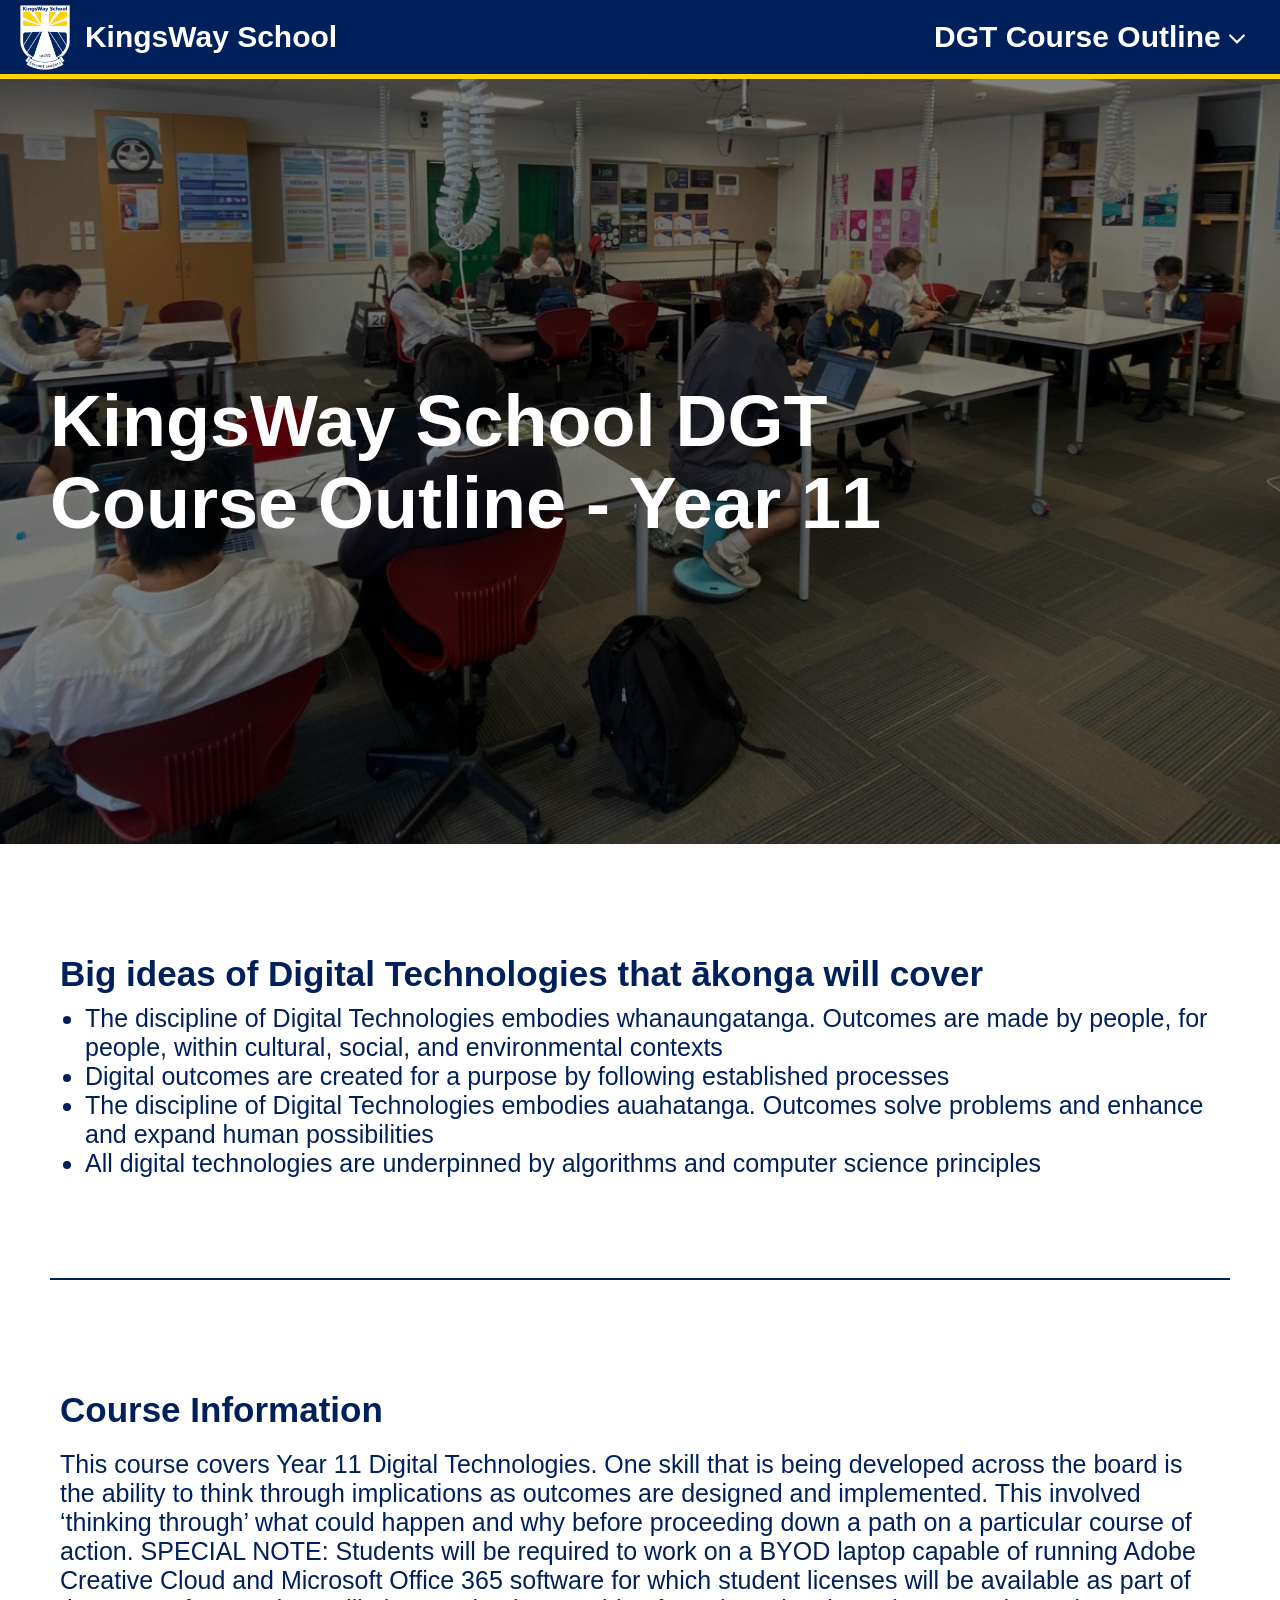
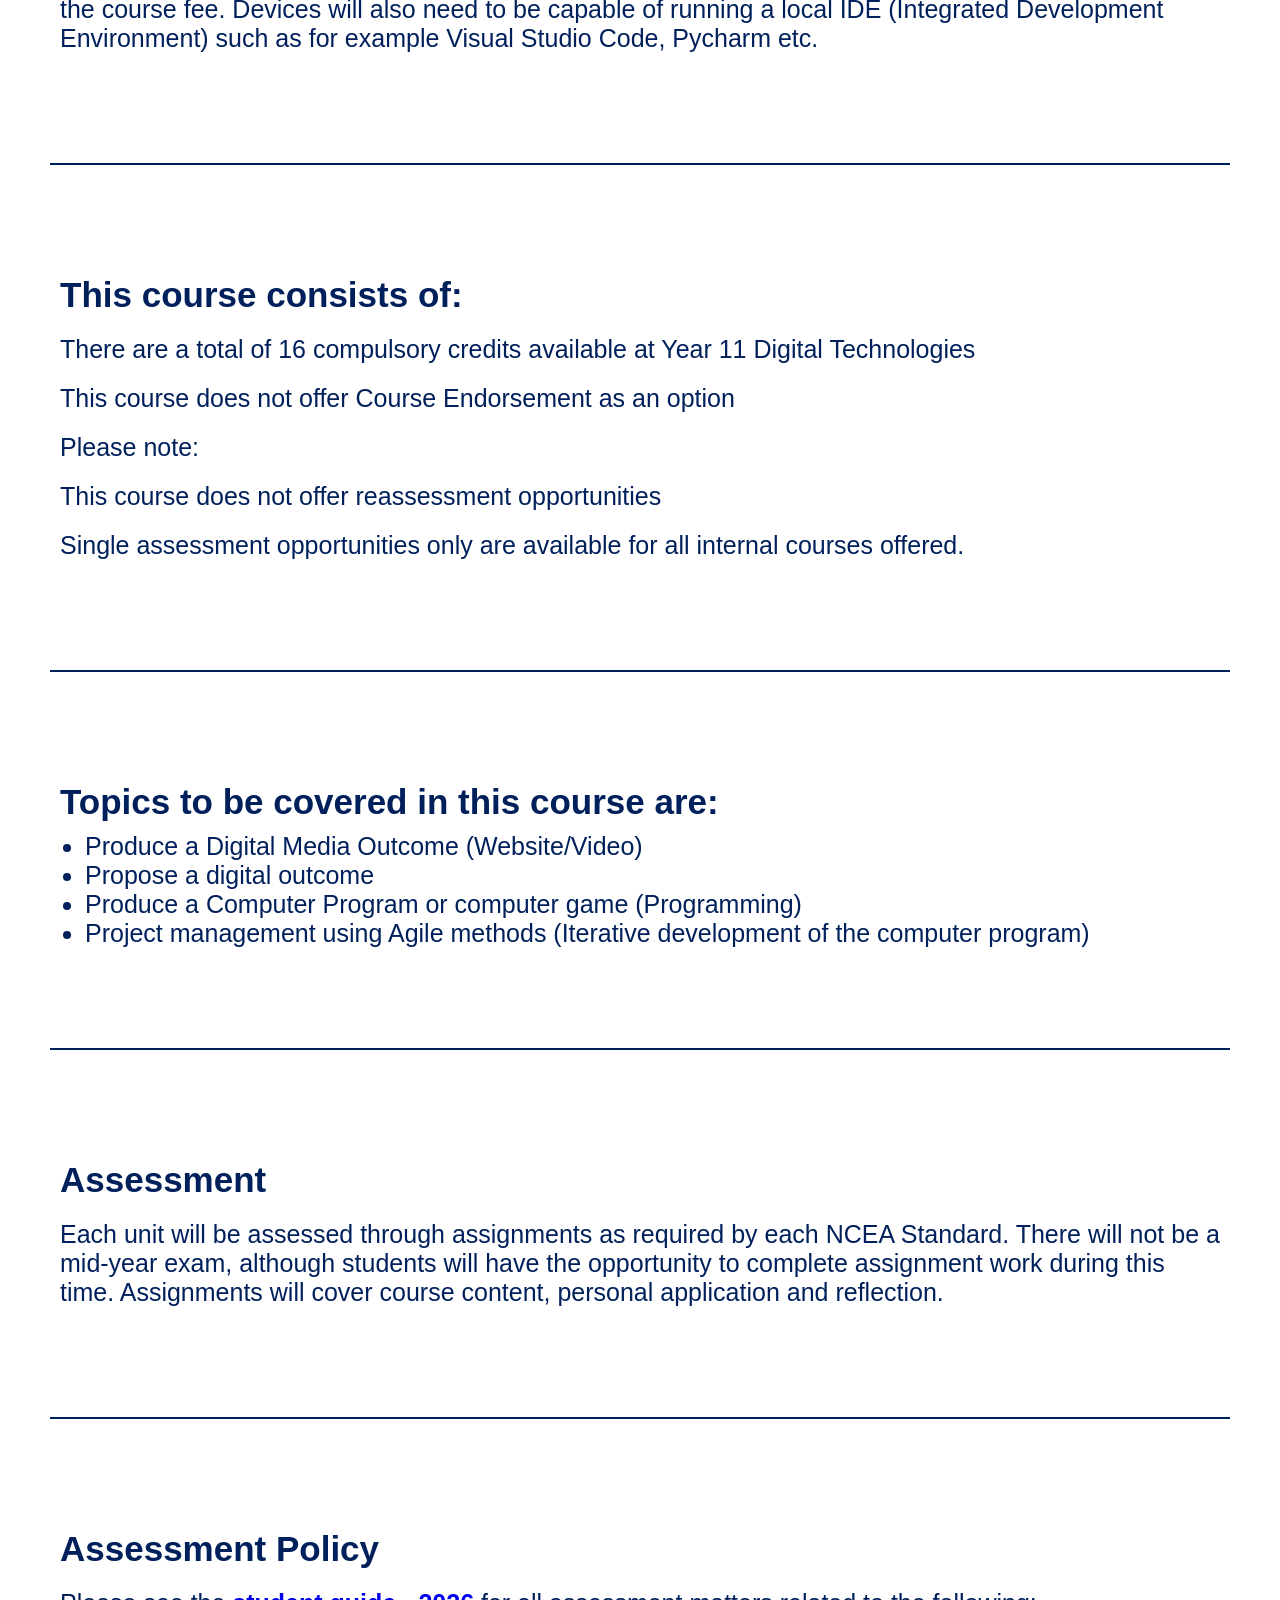
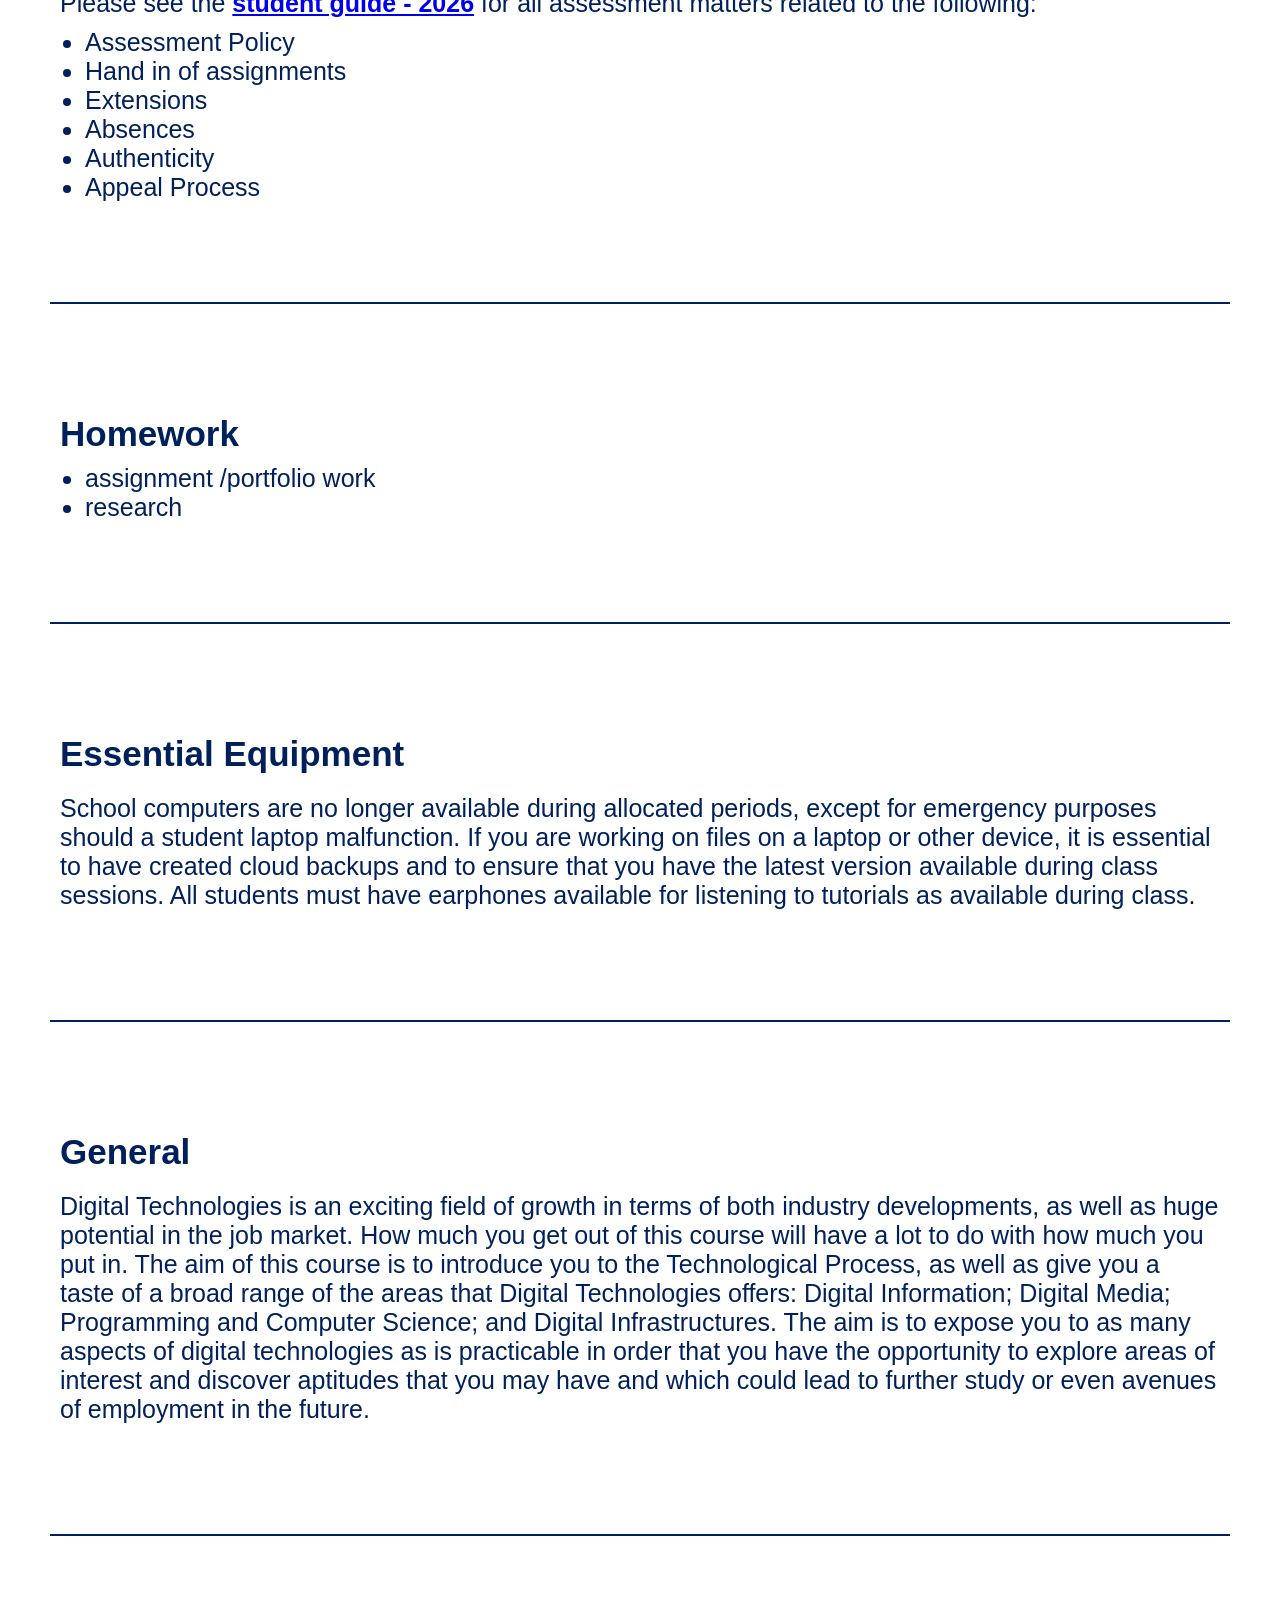
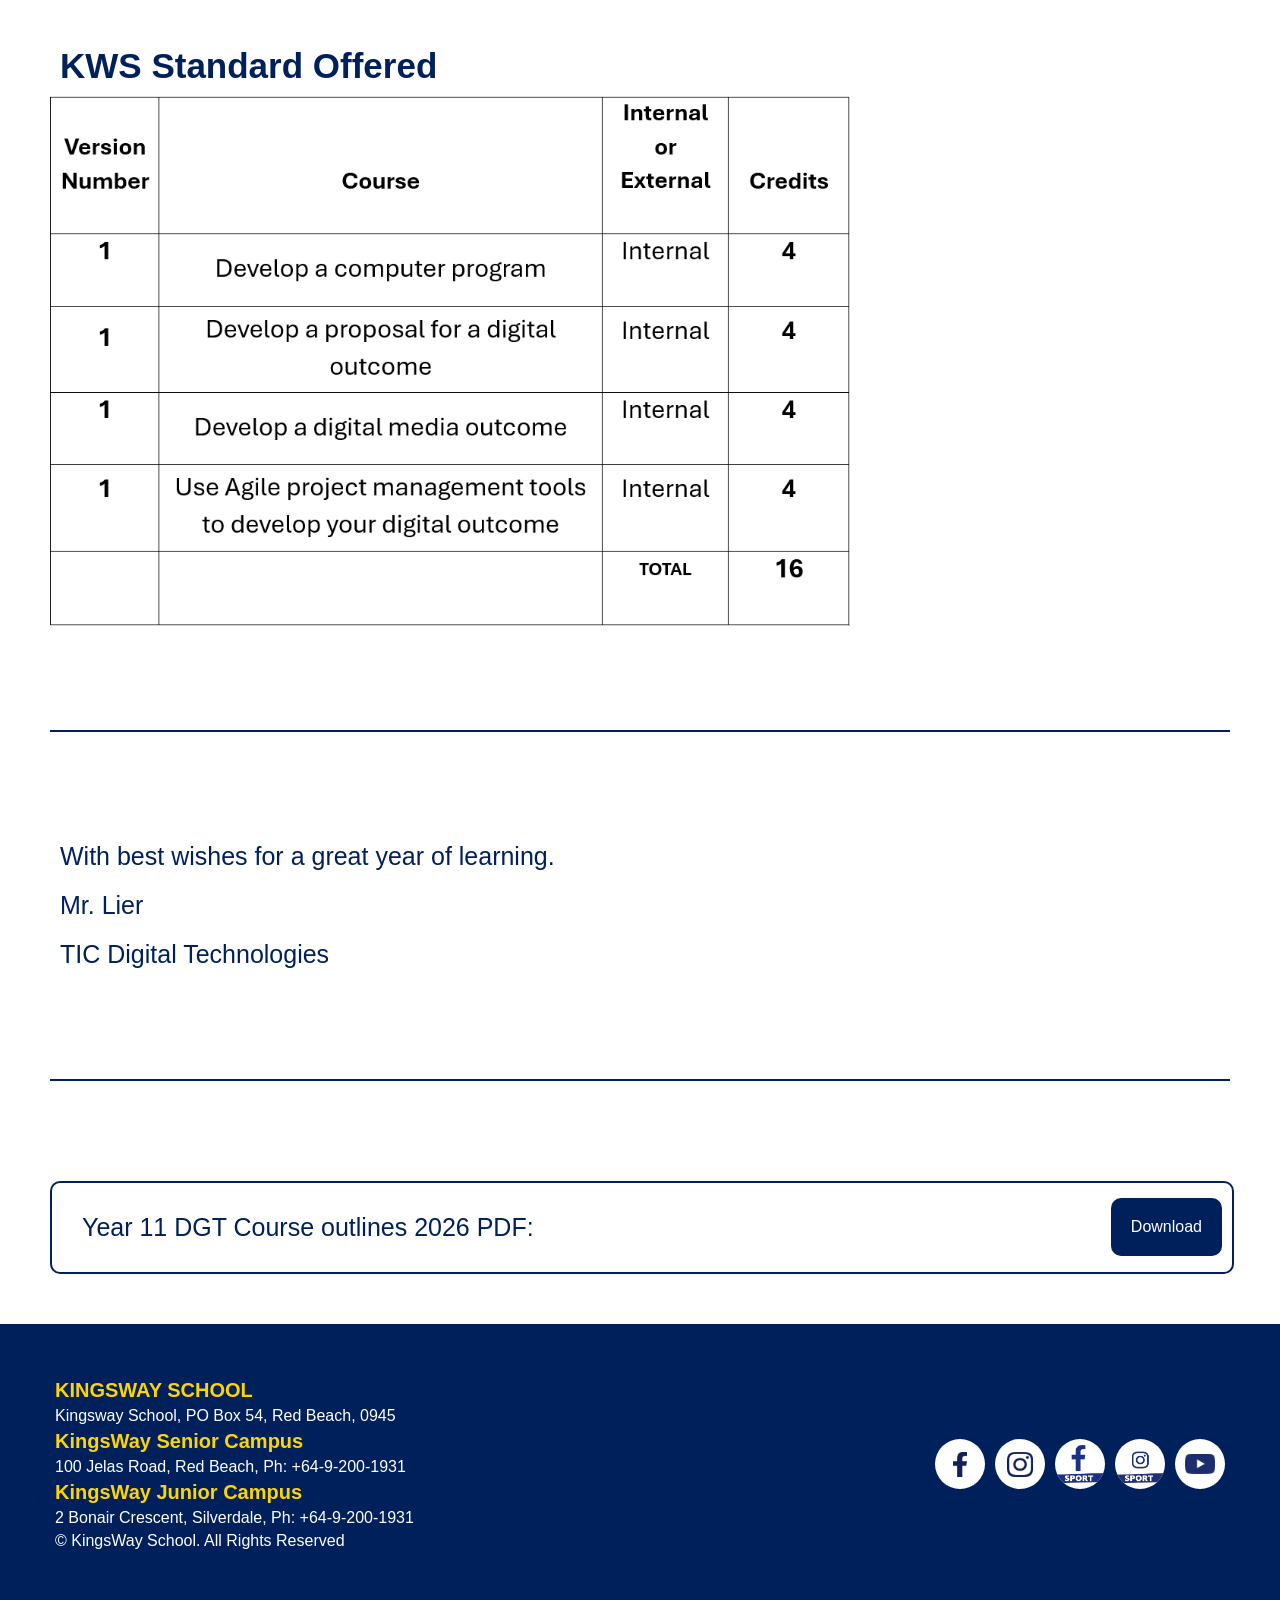
==== Term 1 2026 DGT Website/dgt_course_outline_y11.html @ 3f08ee22 "Added content" ====
<!DOCTYPE html>
<html lang="en">
    <head>
        <!-- Links style to this page and sets descriptions, keyword and viewport.  -->
        <!-- Title sets what the viewer sees as the tab name -->
        <title> DGT Course Outlines Year 11</title>
        <!-- Links this page to the style sheet -->
        <link href="styles/style.css" rel = "stylesheet">
        <!-- links the JavaScript -->
        <script src = "scripts/scripts.js" defer></script>

        <meta charset = "UTF-8">
        <meta name = "description" content = "This is a website that has the course outlines for L1, L2 and L3 DGT For students at KingsWay school">
        <meta name = "viewport" content = " width=device-width, initial-scale=1.0">
        <meta name = "keywords" content = "DGT, Course Outlines, KingsWay School">
            
    </head>  


    <body>
        <!-- div that puts a background around the title and the navbar -->
        <div class = "new_title_background">
            
            <!-- Nav Bar where all the links to other pages are -->
            <nav> 
                <!-- Container that holds the whole navbar -->
                <div class = "nav_bar">
                    <!-- Right ~50% of nav bar that holds the logo and "KingsWay School" Text. -->
                    <div class = "nav_logo_div">
                        <a class = "logo_link_img_a" href = "index.html"><img alt = "KingsWay School Logo" src="images/kingsway-school-logo.png" class = "logo_link_img"></a>
                        <a class = "nav_bar_text" href = "index.html">KingsWay School</a>
                    </div>
                    <!-- Left ~50% of navbar that holds the dropdown menu -->
                    <div class = "nav_link_div">
                        <!-- dropdown menu-->
                        <div class="dropdown" data-dropdown>
                            <!-- dropdown menu button (when clicked the dropdown menu will open)-->
                            <button class = "nav_bar_text" id = "dropdown_toggle_button" data-dropdown-button>DGT Course Outline <img alt = "Drop down arrow" src="images/drop_down_arrow.svg" class = "drop_down_arrow"></button>
                            <!-- dropdown menu content -->
                            <div class="dropdown_menu">
                                <a href = "dgt_course_outline_y11.html" class = "nav_bar_text drop_down_text">DGT Y11</a>
                                <a href = "dgt_course_outline_y12.html" class = "nav_bar_text drop_down_text">DGT L2</a>
                                <a href = "dgt_course_outline_y13.html" class = "nav_bar_text drop_down_text">DGT L3</a>
                            </div>
                        </div>
                    </div>
                </div>    
            </nav>       

            <!-- title and its background -->
            <div class = "title">
                <div class = "behind_text">
                    <div class = "text_width_restrainer">
                        <h1>KingsWay School DGT Course Outline - Year 11</h1>
                    </div>
                </div>
            </div>

        </div>


        <div class = "page_info_div">  
            
            <div>
                <h2>Big ideas of Digital Technologies that ākonga will cover</h2>
                <ul>

                    <li>The discipline of Digital Technologies embodies whanaungatanga. Outcomes are made by people, for people, within cultural, social, and environmental contexts </li>
                    <li>Digital outcomes are created for a purpose by following established processes </li>
                    <li>The discipline of Digital Technologies embodies auahatanga. Outcomes solve problems and enhance and expand human possibilities</li>
                    <li>All digital technologies are underpinned by algorithms and computer science principles</li>

                </ul>
            </div>


            <div>
                <h2>Course Information</h2>
                <p>This course covers Year 11 Digital Technologies. One skill that is being developed across the board is the ability to think through implications as outcomes are designed and implemented. This involved ‘thinking through’ what could happen and why before proceeding down a path on a particular course of action.  
                    SPECIAL NOTE:  Students will be required to work on a BYOD laptop capable of running Adobe Creative Cloud and Microsoft Office 365 software for which student licenses will be available as part of the course fee. Devices will also need to be capable of running a local IDE (Integrated Development Environment) such as for example Visual Studio Code, Pycharm etc.
                </p>
            </div>


            <div>
                <h2>This course consists of: </h2>
                <p>There are a total of 16 compulsory credits available at Year 11 Digital Technologies</p>
                <p>This course does not offer Course Endorsement as an option</p>
                <p>Please note:</p>
                <p>This course does not offer reassessment opportunities</p>
                <p>Single assessment opportunities only are available for all internal courses offered.</p>
            </div>


            <div>
                <h2>Topics to be covered in this course are:</h2>
                <ul>
                    <li>Produce a Digital Media Outcome (Website/Video)</li>
                    <li>Propose a digital outcome</li>
                    <li>Produce a Computer Program or computer game (Programming)</li>
                    <li>Project management using Agile methods (Iterative development of the computer program)</li>
                </ul>
            </div>

            <div>
                <h2>Assessment</h2>
                <p>Each unit will be assessed through assignments as required by each NCEA Standard. There will not be a mid-year exam, although students will have the opportunity to complete assignment work during this time. Assignments will cover course content, personal application and reflection.</p>
            </div>


            <div>
                <h2>Assessment Policy</h2>
                <p>Please see the <a href = "https://kingsway.school.nz/wp-content/uploads/2026/02/NCEA-Assessment-procedures-Student-Handbook-2026.pdf" target = "_blank"><span class = "bold">student guide - 2026</span></a> for all assessment matters related to the following:</p>
                
                <ul>
                    <li>Assessment Policy</li>
                    <li>Hand in of assignments</li>
                    <li>Extensions</li>
                    <li>Absences</li>
                    <li>Authenticity </li>
                    <li>Appeal Process</li>
                </ul>
            </div>



            <div>
                <h2>Homework</h2>
                <ul>
                    <li>assignment /portfolio work</li>
                    <li>research</li>
                </ul>
            </div>


            <div>
                <h2>Essential Equipment</h2>
                <p>School computers are no longer available during allocated periods, except for emergency purposes should a student laptop malfunction. If you are working on files on a laptop or other device, it is essential to have created cloud backups and to ensure that you have the latest version available during class sessions. All students must have earphones available for listening to tutorials as available during class. </p>
            </div>




            <div>
                <h2>General</h2>
                <p>Digital Technologies is an exciting field of growth in terms of both industry developments, as well as huge potential in the job market.  How much you get out of this course will have a lot to do with how much you put in.  The aim of this course is to introduce you to the Technological Process, as well as give you a taste of a broad range of the areas that Digital Technologies offers: Digital Information; Digital Media; Programming and Computer Science; and Digital Infrastructures. The aim is to expose you to as many aspects of digital technologies as is practicable in order that you have the opportunity to explore areas of interest and discover aptitudes that you may have and which could lead to further study or even avenues of employment in the future.</p>
            </div>


            <div>
                <h2>KWS Standard Offered</h2>
                <img class = "standards_offered" src="images/year_11_standards_offered.png" alt="Table of info about KWS standard offered for year 11 students">

            </div>
                
            
            

            <div>
                <!-- might need image of signature -->
                <P>With best wishes for a great year of learning.</P>
                <P>Mr. Lier</P>
                <p>TIC Digital Technologies</p>
            </div>  


        </div>
        

        <div class = "download_div_margin">
            <div class = "download_div">
                <p class = "download_text">Year 11 DGT Course outlines 2026 PDF:</p>
                <a class = "download_link" href="documents/year-11-dgt-course-outline-2026.pdf" download>Download</a>
            </div>
        </div>





        



        <footer>
            <!-- gives info about KingsWay school -->
            <div class = "footer_div">
                <div class = "footer_info_div"> 
                    <h3 class = "footer_text">KINGSWAY SCHOOL</h3>
                    <p class = "footer_text">Kingsway School, PO Box 54, Red Beach, 0945</p>
                    <h3 class = "footer_text">KingsWay Senior Campus</h3>
                    <p class = "footer_text">100 Jelas Road, Red Beach, Ph: +64-9-200-1931</p>
                    <h3 class = "footer_text">KingsWay Junior Campus</h3>
                    <p class = "footer_text">2 Bonair Crescent, Silverdale, Ph: +64-9-200-1931</p>
                    <p class = "footer_text">© KingsWay School. All Rights Reserved</p>
                </div>


                <!-- links all of KingsWays other sites -->
                <div class = "footer_link_div">
                    <a href="https://www.facebook.com/kingsway.school.nz" target = "_blank" class = "footer_link">
                        <div class = "footer_link_content">
                            <img alt = "facebook logo" src = "images/facebook_f_no_background.png" class = "footer_link_img">
                        </div>
                    </a>
                    <a href="https://www.instagram.com/kingsway_school_nz/" target = "_blank" class = "footer_link">
                        <div class = "footer_link_content">
                            <img alt = "instagram Logo" src = "images/instagram_logo_no_background.png" class= "footer_link_img">
                        </div>
                    </a>
                    <a href="https://www.facebook.com/KingswaySchoolSport" target = "_blank" class = "footer_link">
                        <div class = "footer_link_content">
                            <img alt = "Facebook sports Logo" src = "images/facebook_sport_logo_no_background.png" class = "footer_link_img_large">
                        </div>
                    </a>
                    <a href="http://instagram.com/kingsway.sport/" target = "_blank" class = "footer_link">
                        <div class = "footer_link_content">
                            <img alt = "Instagram sports logo" src = "images/instagram_sport_logo.png" class = "footer_link_img_large">
                        </div>
                    </a>
                    <a href="https://www.youtube.com/channel/UCqCFdAfrhP3bWX5LSuPSF2A/featured?view_as=subscriber" target = "_blank" class = "footer_link">
                        <div class = "footer_link_content">
                            <img alt = "Youtube Logo" src = "images/youtube_logo.png" class = "footer_link_img_small">
                        </div>
                    </a>
                </div>
            </div>
        </footer>




    </body>
</html>
---- Term 1 2026 DGT Website/styles/style.css ----
/* ================= */
  /* Sets global default */
  /* ================= */
*{
  padding:0px;
  margin:0px;
}

html, body { 
  overflow-x: hidden; 
}

/* ======= */
/* Nav bar */
/* ======= */

/* Styles nav buttons */
button{
background-color:#00205C ;
border:none;
margin-right:20px;
}




/* Puts nav bar on top of everything else */
nav {
  position: relative;
  z-index: 10; 
  
}


/* Styles main div of the nav bar*/
/* makes the dropdown go to the right and the logo to the left */
.nav_bar{
  background-color: hsl(219, 100%, 18%);
  border-bottom:5px solid #FFD403;
  width:100%;
  display:flex;
  justify-content: space-between;
  flex-wrap: wrap;
}



/* verticaly center left side of nav bar*/
.nav_logo_div{
  display:flex;
  align-items: center;
}



/* verticaly center right side of nav bar*/
.nav_link_div{
  display: flex;
  align-items:center;
}


/* Styles text in nav bar */
.nav_bar_text{
  font-family:sans-serif;
  font-weight: 700;
  font-size:30px;
  color:white;
  text-decoration:none;
  cursor: pointer;
  padding: 15px;
  border-radius: 5px;
}

.nav_bar_text:hover{
  background-color: #1a366d;
}



/* Styles additional attributes dropdown text */
.drop_down_text{
  padding-right: 210px;
  display: block;
}


/* when dropdown text is hovered over it changes color */
.drop_down_text:hover{
  background-color: #1a366d;
  border-radius: 10px;
}

/* Styles the image in the nav bar*/
/* make cursor a pointer */
.logo_link_img_a{
  margin-left: 20px;
  cursor: pointer;
}


/* styles height of navbar image in navbar */
.logo_link_img{
  height: 65px;
  margin-top: 5px;
}

/* Sets the dropdown's position to relative*/
.dropdown{
  position: relative;
}

/* styles the dropdown menu  */
/* however makes it invisible.  */
/* styles how it will appear when unhidden*/  
.dropdown_menu{
  position:absolute;
  background-color: #00205C;
  opacity: 0;
  pointer-events:none;
  transform: translateY(-210px);
  transition: transform 150ms ease-in-out, opacity 150ms ease-in-out;
  margin-top:5px;
  z-index: -1;
  border-bottom-left-radius: 10px;
  border-bottom-right-radius: 10px; 
}

/* when dropdown gets the active class it will appear and slide in */
.dropdown.active .dropdown_menu{
  opacity: 1;
  transform: translateY(0px);
  pointer-events:auto;
  box-shadow: 5px 5px 10px -3px rgba(0, 0, 0, 1);
  
}




/* ========================== */
/* Title and Title background */
/* ========================== */




/* sets the background image and behaviors so that parallax scrolling will work */
.new_title_background{
  background: 
      url("../images/whole_dgt_class.jpg");

  background-size:cover;
  background-repeat: no-repeat;
  background-position: center 0px;
  background-attachment: fixed;
  will-change: background-position;
}

/* makes the title take up the whole vertical height of the screen no matter the size of it */
.title{
  height: 85vh;
  width:100%;
  display:flex;
  justify-content: start;
  align-items: center;
}


/* sets the size color and font of h1s */
h1 {
  font-size: 4.5em;
  color:white;  
  font-family:sans-serif;
  
}

/* sets a 50% transparent black layer behind text so that it is readable */
.behind_text{
  background: 
    linear-gradient(rgba(0, 0, 0, 0.5), rgba(0, 0, 0, 0.5));
  width: 100%;  
  height: 100%;
  display:flex;
  justify-content: start;
  align-items: center;
}


/* makes it so that the text in the title does not get larger than 850px */
.text_width_restrainer{
  max-width:900px;
  margin:0px 50px;
  
}


/* =========================== */
/* Introduction to the website */
/* =========================== */


/* sets the size and colour of the introduction */
.introduction{
  display:flex;
  background-color: #D3D3D3;
  justify-content: space-between;
  min-height: 450px;
}

/* centers the "welcome" and makes it only take 30% of the screen */
.welcome_div{
  display: flex;
  justify-content: center;
  align-items: center;
}
 


/* centers the explanation and sets width to 70%*/
.explanation_div{
  display: flex;
  justify-content: center;
  align-items: center;
}



/* sets how the paragraph text looks in the home page */
.main_page_body_text{
  font-size: 30px;
  color:#00205C;
  font-family:sans-serif;
  margin:0px 50px;
}


/* sets h2 text colour size and font. */
.welcome_text{
  font-size: 4em;
  color:white;
  font-family:sans-serif;
  color:#00205C;
  margin: 50px;
}



/* =============== */
/* Main page links */
/* =============== */


/* spaces the buttons properly */
.body_link_div{
  display: flex;
  justify-content: space-evenly;
  align-items: center;
  flex-wrap: wrap;
  row-gap: 50px;
  padding-top:200px;
  padding-bottom:200px;


}



/* sets the size of body_links */
/* makes the transition ease instead of instant */
.body_link_img_div{ 
  height: 500px;
  border-radius: 30px;
  transition: transform 0.3s ease, box-shadow 0.3s ease;
}
/* makes the images larger when you hover */
.body_link_img_div:hover{ 
  transform: scale(1.05);
  box-shadow: 0 15px 30px rgba(0,0,0,0.15)
}

/* goes behind the text so that you can read it easily */
/* formats the text so that it in columns */

.body_link_color_div{
  background: 
    linear-gradient(rgba(0, 0, 0, 0.5), rgba(0, 0, 0, 0.5));
  width:100%;
  height:100%;
  border-radius: 30px;
  display: flex;
  flex-direction: column;
  justify-content: center;
  align-items: center;
  gap: 7px;
}

/* sets background image for different buttons */
/* makes them cover which makes them fill the whole box with as much of the image visible as possible */
#year_11_body_link{
  background: 
    url("../images/students_helping_each_other.jpg");
  background-size:cover;
  background-position: center;
  width: 450px;
}

#year_12_body_link{
  background: 
    url("../images/teacher_helping_student.jpg");
  background-size:cover;
  background-position: center;
  width: 450px;

}

#year_13_body_link{
  background: 
    url("../images/student_in_blazer_working.jpg");
  background-size:cover;
  background-position: center;
  width: 450px;
}


/* sets the outline for the main links */
.body_link{
  border-radius: 30px;
  text-decoration: none;
  margin: 10px;
}


/* sets the texts in body link */
.body_link_text_large{
  font-size: 50px;
  color:white;
  font-family: sans-serif;
  padding: 0px 30px; 
  text-align: center;
}

.body_link_text_small{
  font-size: 30px;
  color:white;
  font-family: sans-serif;
  padding: 0px 30px; 
  text-align: center;
}

.body_link_text_tiny{
  margin-top: 30px;
  color:white;
  font-family: sans-serif;
  font-size: 15px;
  text-align: center;
}


/* ====== */
/* Footer */
/* ====== */



/* sets so that the footer displays the info on the left and the links on the right */
/* makes  */
.footer_div{
  display:flex;
  justify-content: space-between;
  align-items: center;
  flex-wrap: wrap;
  background-color:#00205C;
}


/* make there be room inbetween the top and bottom of the footer and the left side of the page */
.footer_info_div{
  margin-left: 50px;
  padding-top:50px;
  padding-bottom:50px;
  
}


/* centers and puts space between the links in the footer*/
.footer_link_div{
  display: flex;
  flex-wrap: wrap;
  align-items: center;
  justify-content: end;
  padding:50px;
}



/* styles the heading text in the footer */
h3.footer_text{
  color:#FFD403;
  font-size:20px;
  margin:5px;
   font-family:sans-serif ;
}

/* styles the p text in the footer */
p.footer_text{
  color:white;
  font-size:16px;
  font-family: sans-serif ;
  margin:5px;
}


/* styles how the links in the footer look.*/
.footer_link{
  display: inline-flex;
  justify-content: center;
  align-items: center;
  width: 50px; 
  height: 50px;
  margin: 5px;
  border-radius: 50%; /* make anchor itself circular */
  overflow: hidden;      /* clip clickable area to circle */
  background-color: white; /* white background moved here */
}
.footer_link_content{
  /* removed fixed size and margin to let parent anchor control dimensions */
  display: flex;
  justify-content: center;
  align-items: center;
  width: 100%;
  height: 100%;
}

/* when you hover over the link in the footer they turn a different color */
.footer_link_content:hover{
  background-color: #FFD403;
}

/* sets the height of normal images in the footer links */
.footer_link_img{
  height:25px;
  overflow: hidden;
}

/* some images have a banner that says sports they needed to be given a different height to make the banner go onto the edge of the circle */
.footer_link_img_large{
  height:38px;
  overflow: hidden;
}

/* the YouTube logo looked weird when its height was 25px so I made it 20px instead */
.footer_link_img_small{
  height:20px;
  overflow: hidden;
}


/* ============================== */
/* Other pages course online info */
/* ============================== */

/* sets all info in course outline for 3 pages */
.page_info_div{
  color:#00205C;
  padding:0px 50px 50px 50px;
  font-family: sans-serif;
}

/* give the padding, margin and text height to make the elements in page_info_div readable and sectioned*/
.page_info_div div{
  padding:100px 0px;
  border-bottom: 2px solid #00205C;
}

.page_info_div h2{
  font-size: 35px;
  padding:10px;
}

.page_info_div h2{
  font-size: 35px;
  padding:10px;
}

.page_info_div p{
  font-size: 35px;
  padding:10px;
}

.page_info_div h2{
  font-size: 35px;
  padding:10px;
}


.page_info_div p{
  font-size: 25px;
}

.page_info_div li{
  font-size: 25px;

}

.page_info_div ul{
  padding-left:35px;
}



/* makes important parts bold */
.bold{
  font-weight: bold;
}
/* =============== */
/* download button */
/* =============== */


/* Restricts the download div so that it doesn't touch the side */
.download_div_margin{
  margin: 50px;
}

/* sets the area where the download div goes and sets where the elements inside it go*/
.download_div{
  width:100%;
  border: 2px solid #00205C;
  border-radius: 10px;
  display: flex;
  justify-content: space-between;
  align-items: center;
  font-family: sans-serif;
}

/* set the size of the text and makes it more readable by giving it padding */
.download_text{
  padding: 30px;
  font-size: 25px;
  color:#00205C;
}


/* styles the actual  button that you click to download the pdf */
.download_link{
  margin: 10px;
  padding:20px;
  text-decoration: none;
  background-color: #00205C;
  border-radius: 10px;
  color:white;
}

/* sets the width of the image that show a table of the different standards offered */
/* makes it so that it doesn't get too large */
.standards_offered{
  width:800px;
}







/* when the screen becomes less than 1024px in width this makes the introduction change from having "welcome" on the left and text on the right to having text on the top and text underneath */
@media all and (max-width:1200px){
  .introduction{
    display: block;
  }
  .welcome_div{
    justify-content: start;
  }

  .main_page_body_text{
    margin:0px 50px 50px 50px;
  }



}

@media all and (max-width:900px){
  /* this previously had a width of 800px */
  /* under 900px there will be no more room for it so I set it to 100% so that it can take up the maximum space that it can */
  .standards_offered{
    width: 100%
  }

  /* reduces the amount of padding around the body links */
 .body_link_div {
    padding-top: 50px;
    padding-bottom: 50px;
  }

}



@media (max-width: 520px) {
  /* centers everything is that button div* and puts the button under the text/

  /* resizing the text so that it isn't so large when the screen is small */
  .download_text{
    font-size: 20px;
    text-align: center;
    padding:15px;
      
  }

  /* makes the download div content go under each other instead of beside each other*/
  .download_div{
    flex-wrap: wrap;
    justify-self: center;
    align-items: center;
  }

  /* makes the download button take up the whole bottom of the div */
  .download_link{
    width:90%;
    text-align: center;
  }

  .main_page_body_text{
    font-size: 25px;
  }
 

}


@media (max-width: 480px) {

    /* sets the size of the image to 100% instead of 450px for larger screens */
    .body_link_img_div {
      width: 100%;
    }

  

    /* makes margin 10% instead of 50px on the left and 0 on the right */
    /* this is done so there is padding on both sides and so that the padding looks more natural*/
    .footer_info_div {
      margin: 0% 10% 0% 10%;
    }


    /* makes the picture the size of the text in the link instead of 450px */
    /* this is done so that the picture doesn't overflow off the screen */
    #year_11_body_link {
      width: 100%;
    }

    #year_12_body_link {
      width: 100%;
    }

    #year_13_body_link {
      width: 100%;
    }

    /* changes the size of the h1 text so that the text doesn't overflow too soon */
    h1 {
      font-size: 60px;
    }

    
}


@media (max-width: 400px){

  /* centers them so that both sides overflow at the same time. also makes them overflow later */
  .footer_div{
    justify-content: center;
  }

  .behind_text{
    justify-content: center;
  }


  /* makes the welcome stay on screen for as long as possible */
  .welcome_div{
    justify-content: center;
  }

  .footer_link_div{
    padding-right: 10px;
    padding-left: 10px;
  }

}
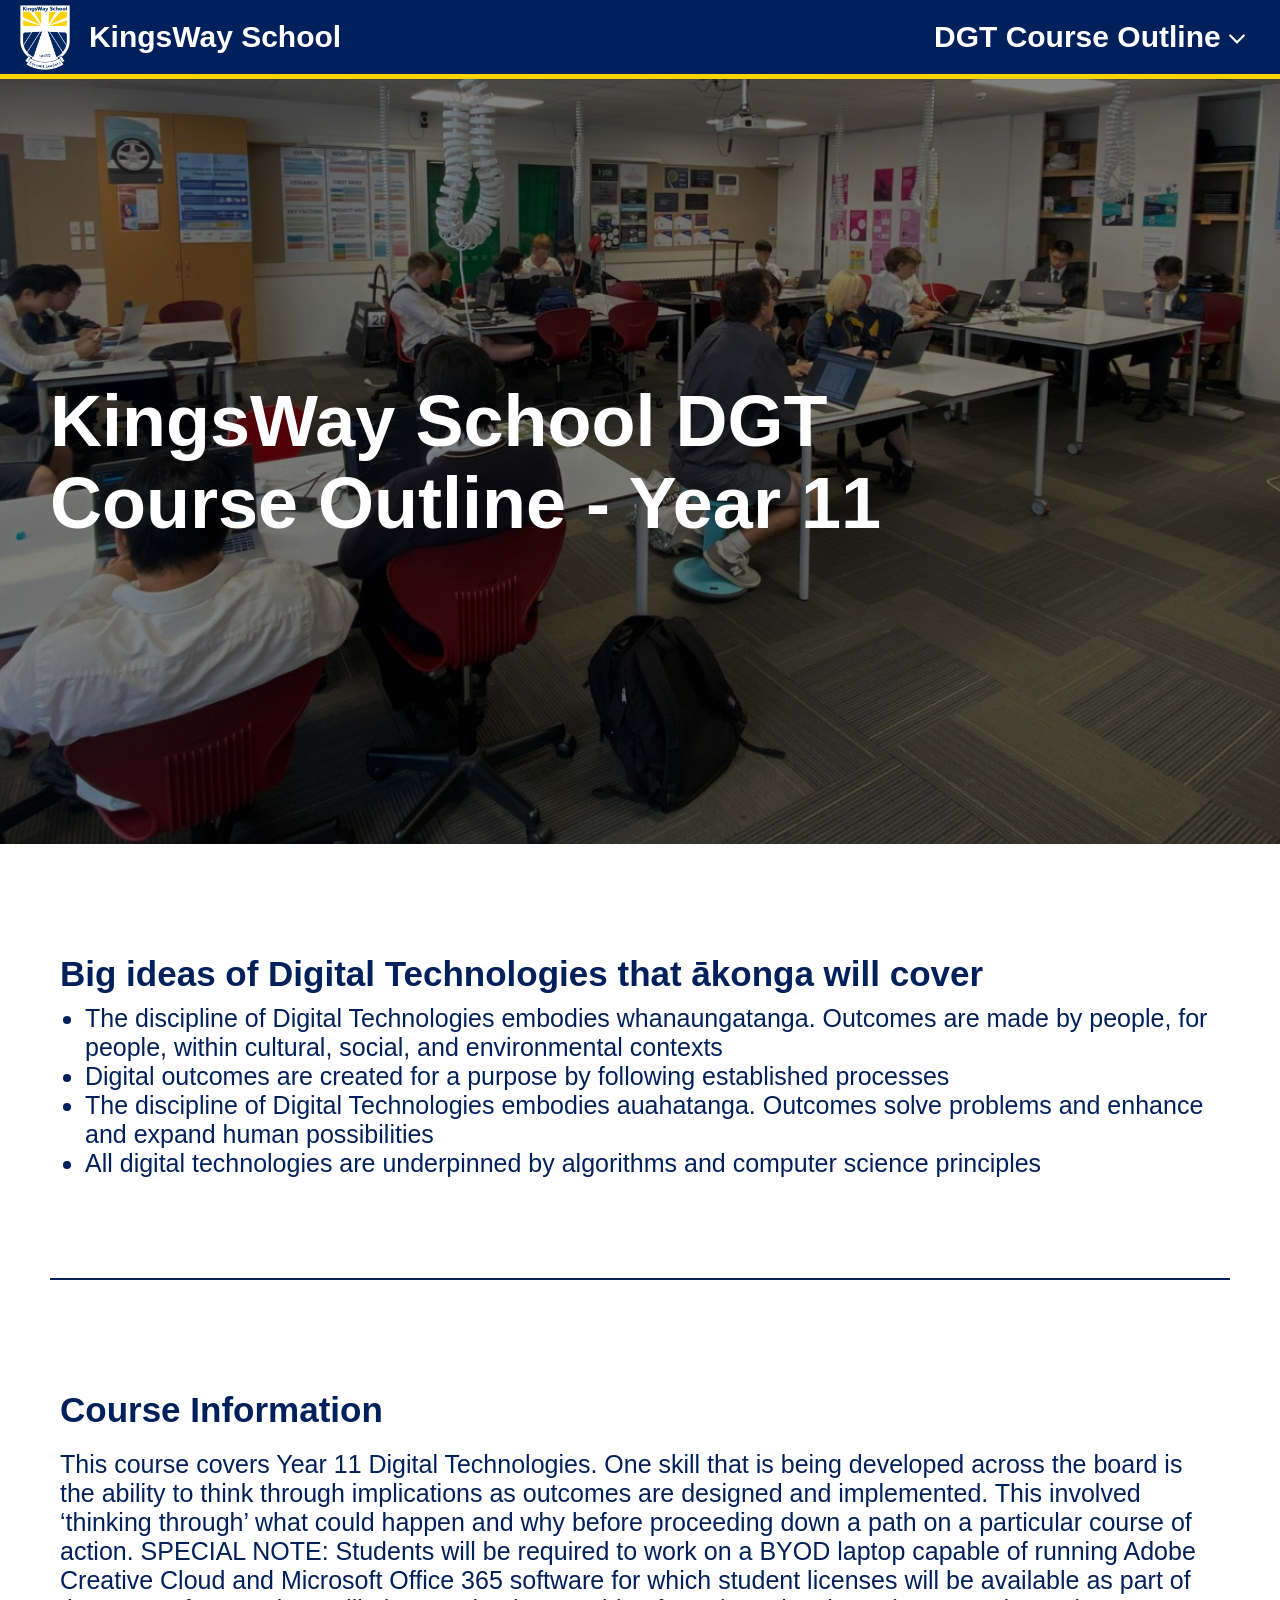
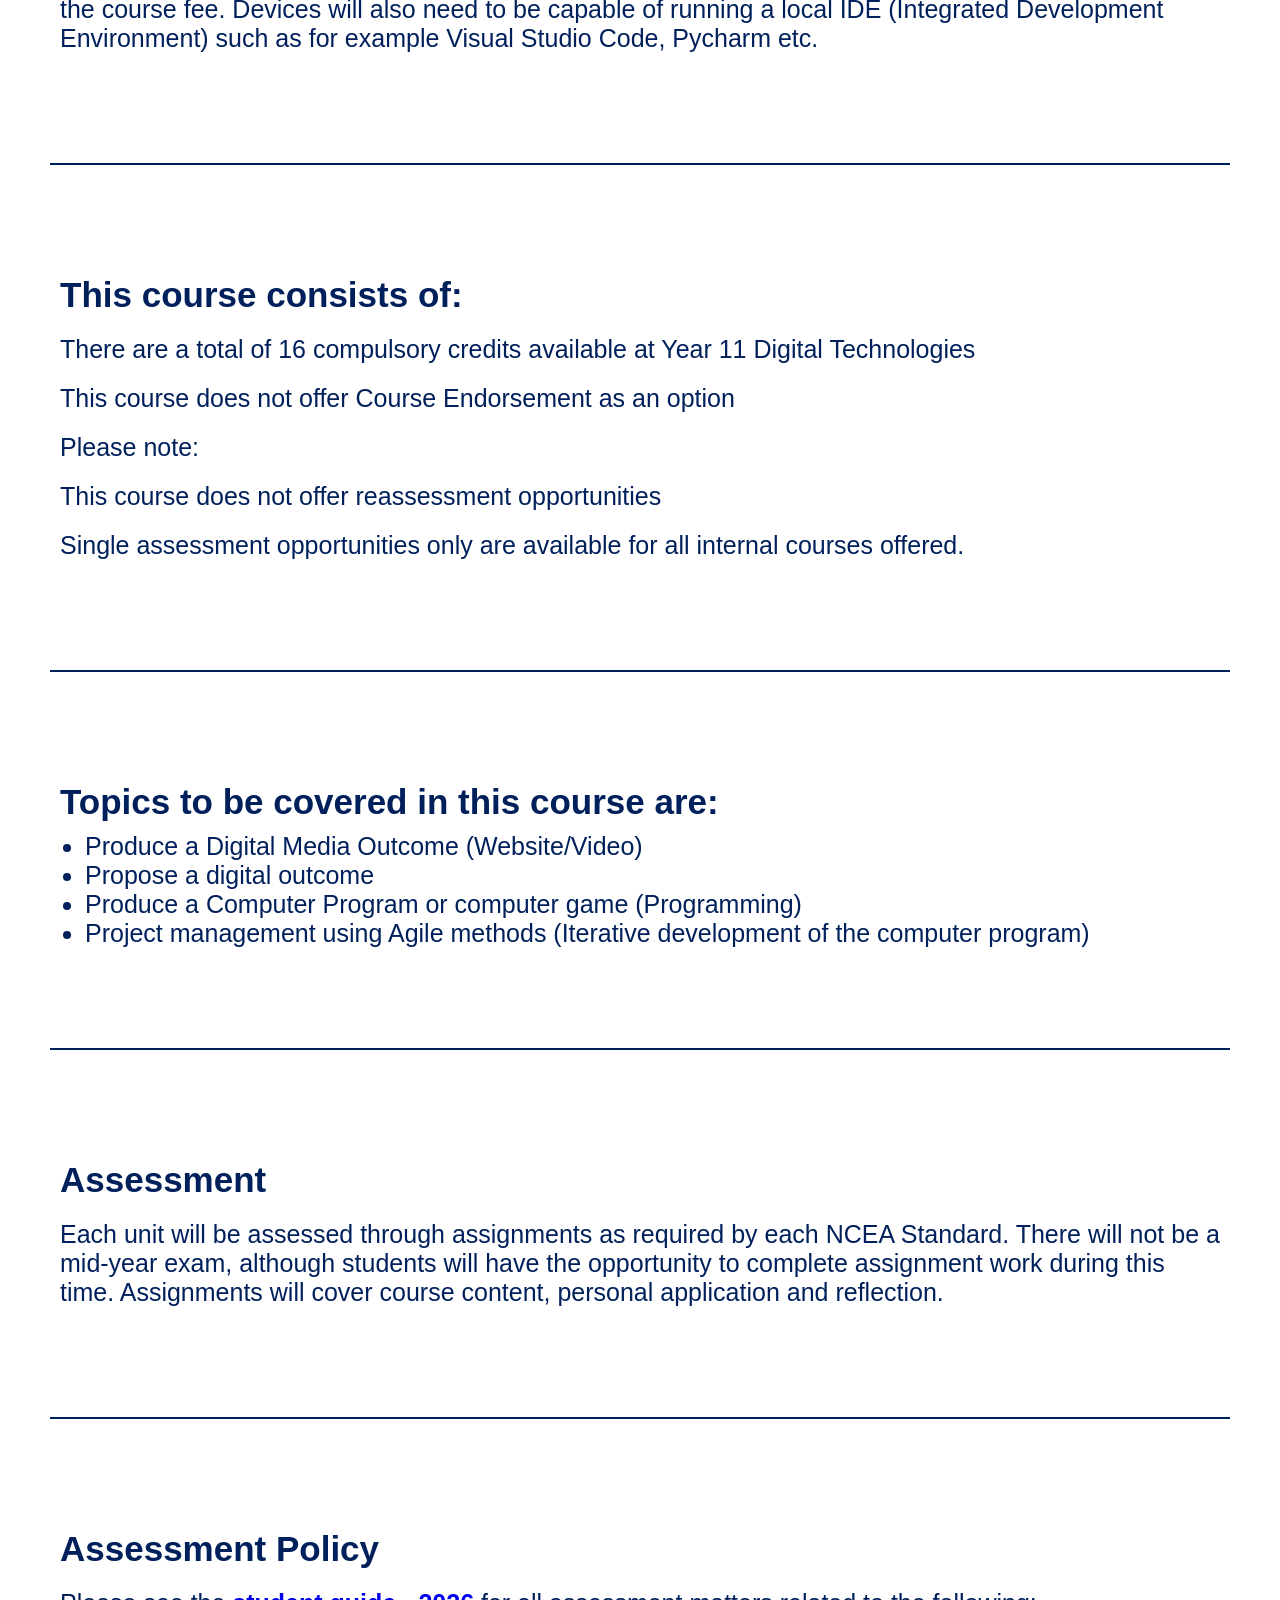
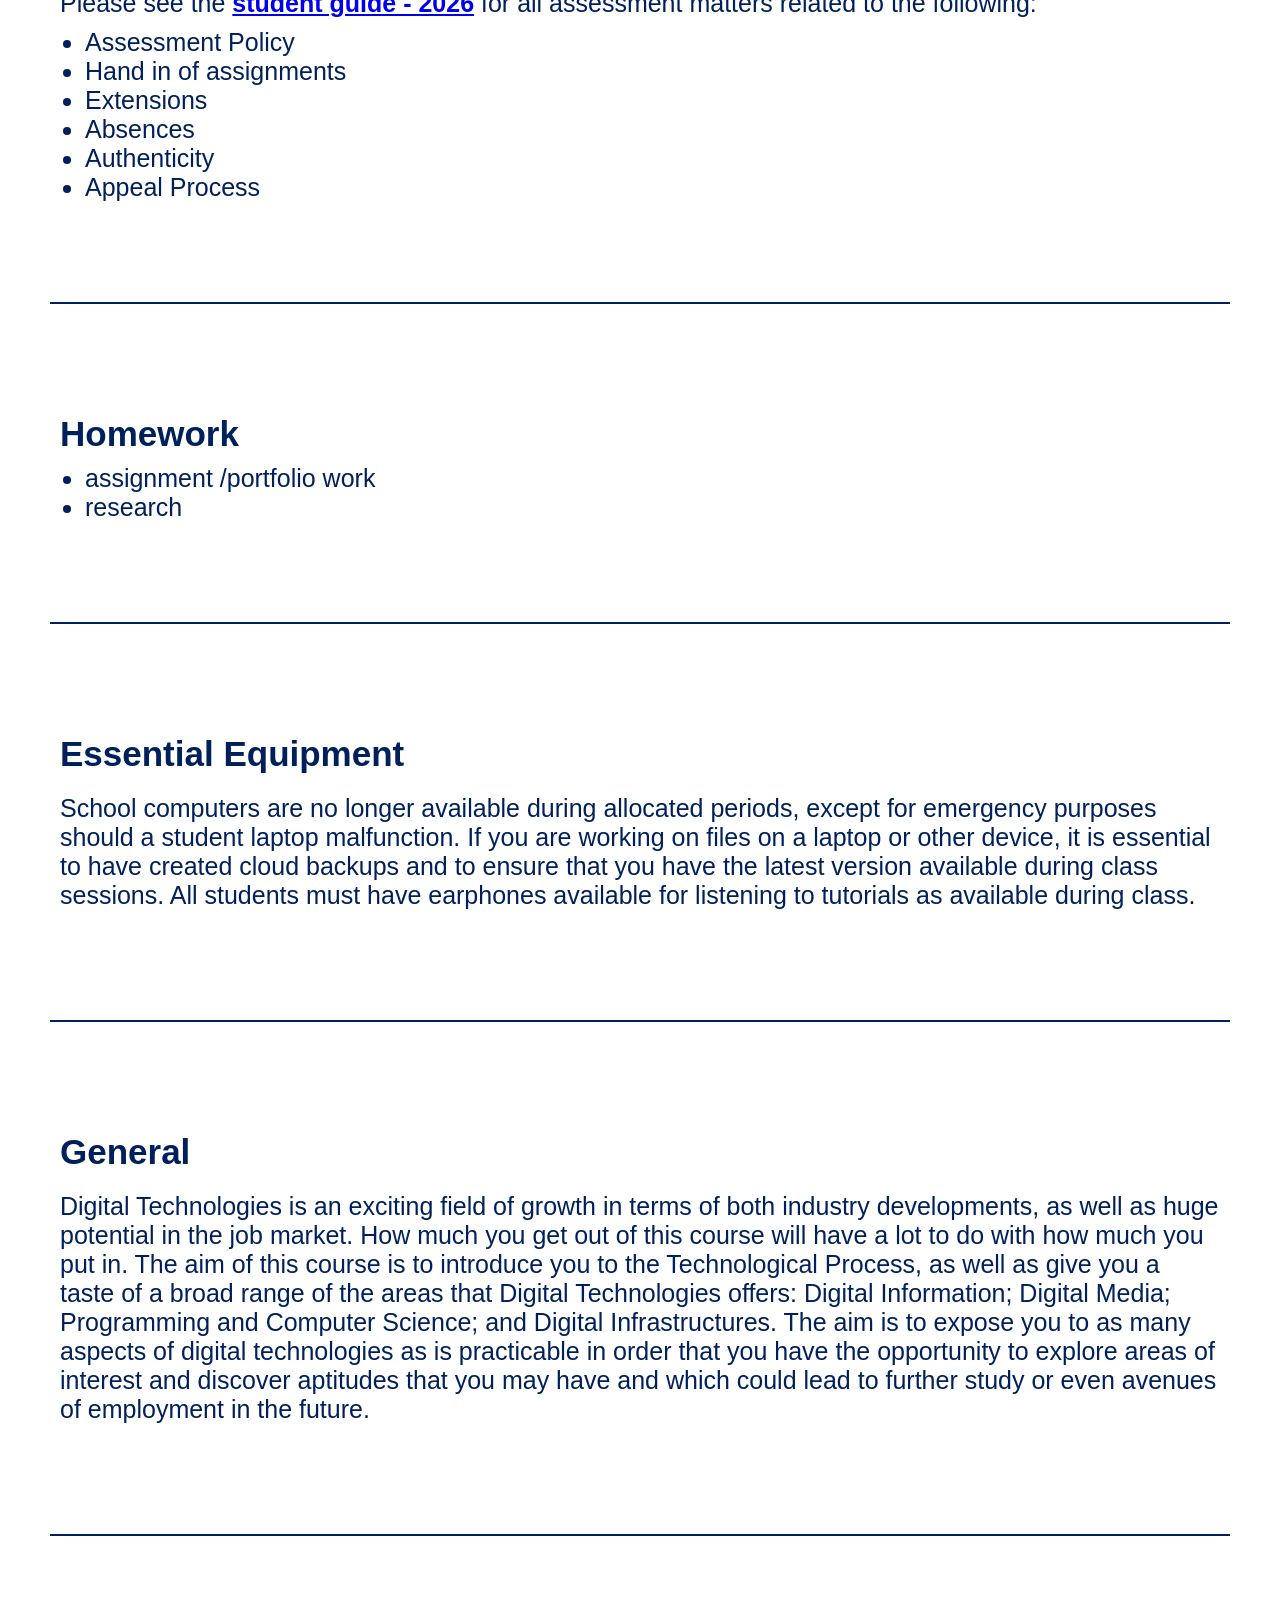
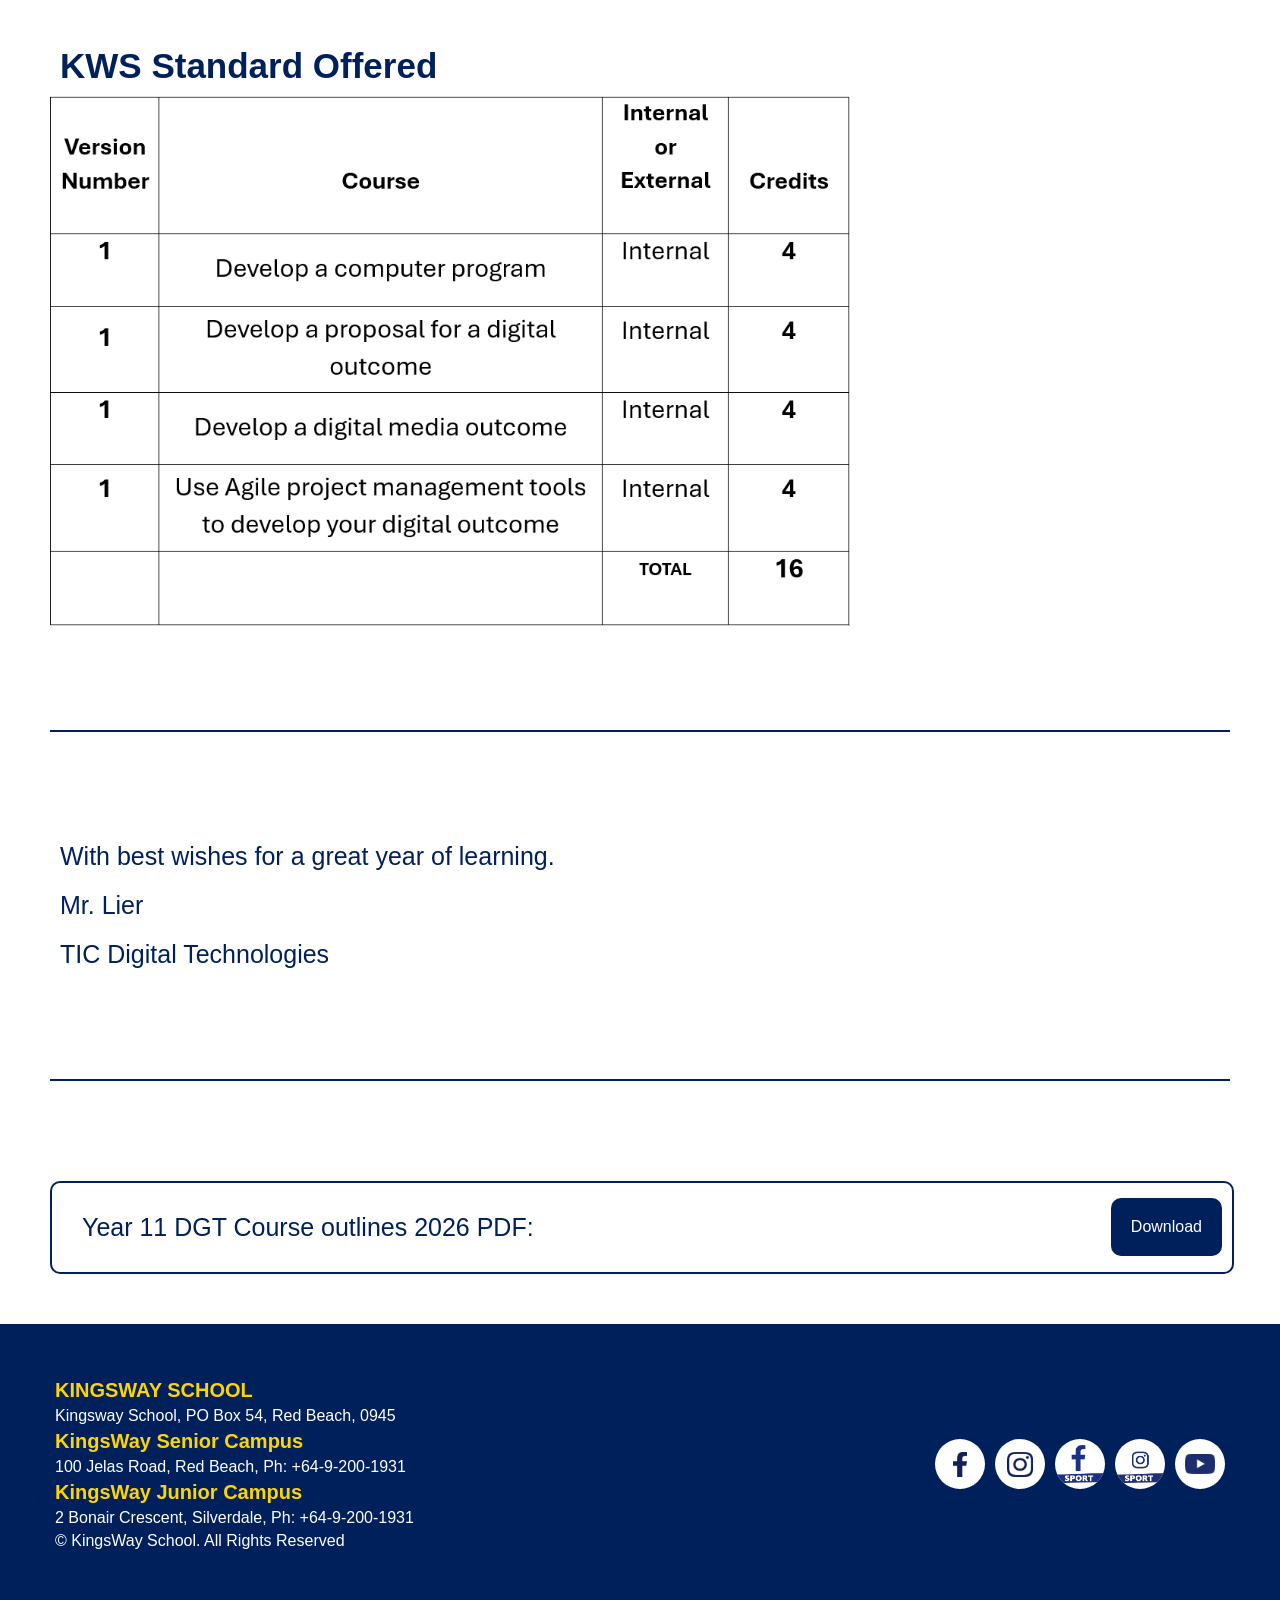
==== commit 66502e79: "Final Upload" ====
--- a/Term 1 2026 DGT Website/dgt_course_outline_y11.html
+++ b/Term 1 2026 DGT Website/dgt_course_outline_y11.html
@@ -58,7 +58,7 @@
 
         </div>
 
-
+        <!-- is the main imfomation in the website -->
         <div class = "page_info_div">  
             
             <div>
@@ -157,7 +157,6 @@
             
 
             <div>
-                <!-- might need image of signature -->
                 <P>With best wishes for a great year of learning.</P>
                 <P>Mr. Lier</P>
                 <p>TIC Digital Technologies</p>
--- a/Term 1 2026 DGT Website/styles/style.css
+++ b/Term 1 2026 DGT Website/styles/style.css
@@ -69,6 +69,7 @@
   text-decoration:none;
   cursor: pointer;
   padding: 15px;
+  margin-left:4px;
   border-radius: 5px;
 }
 
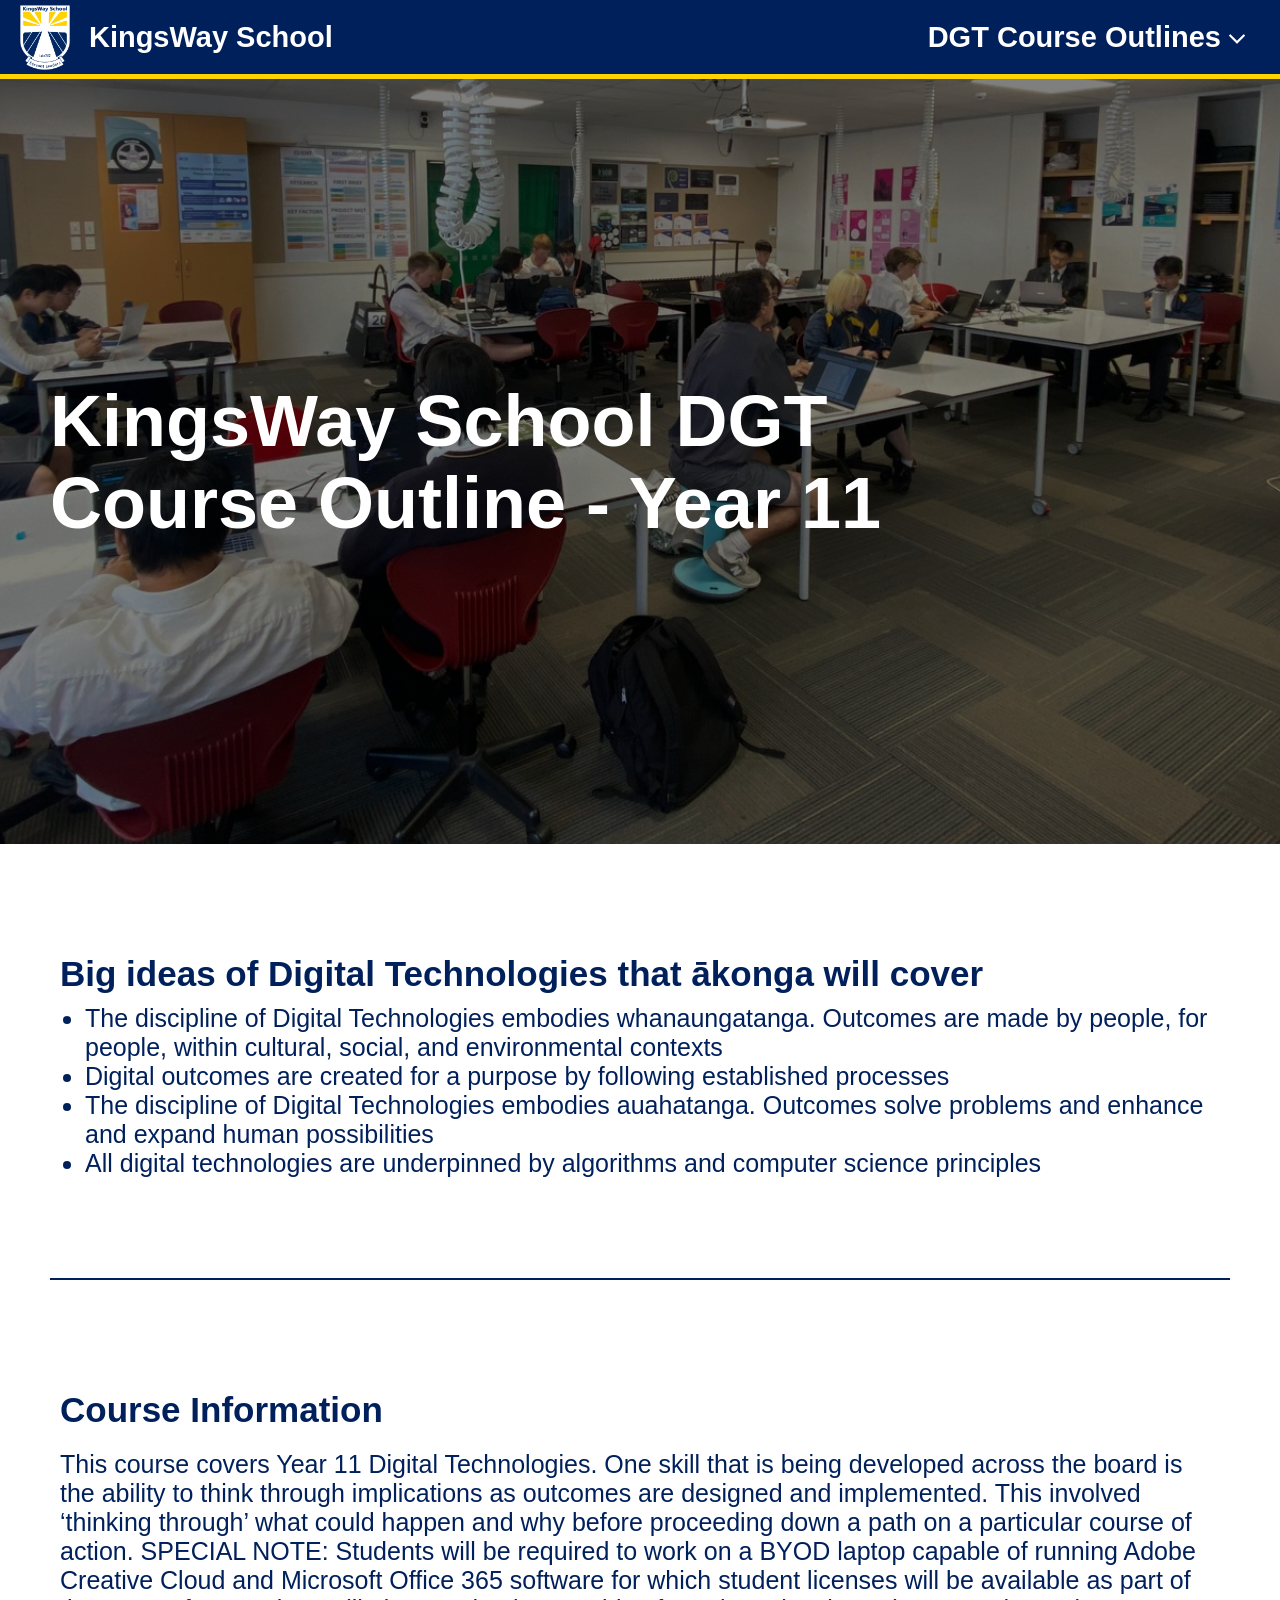
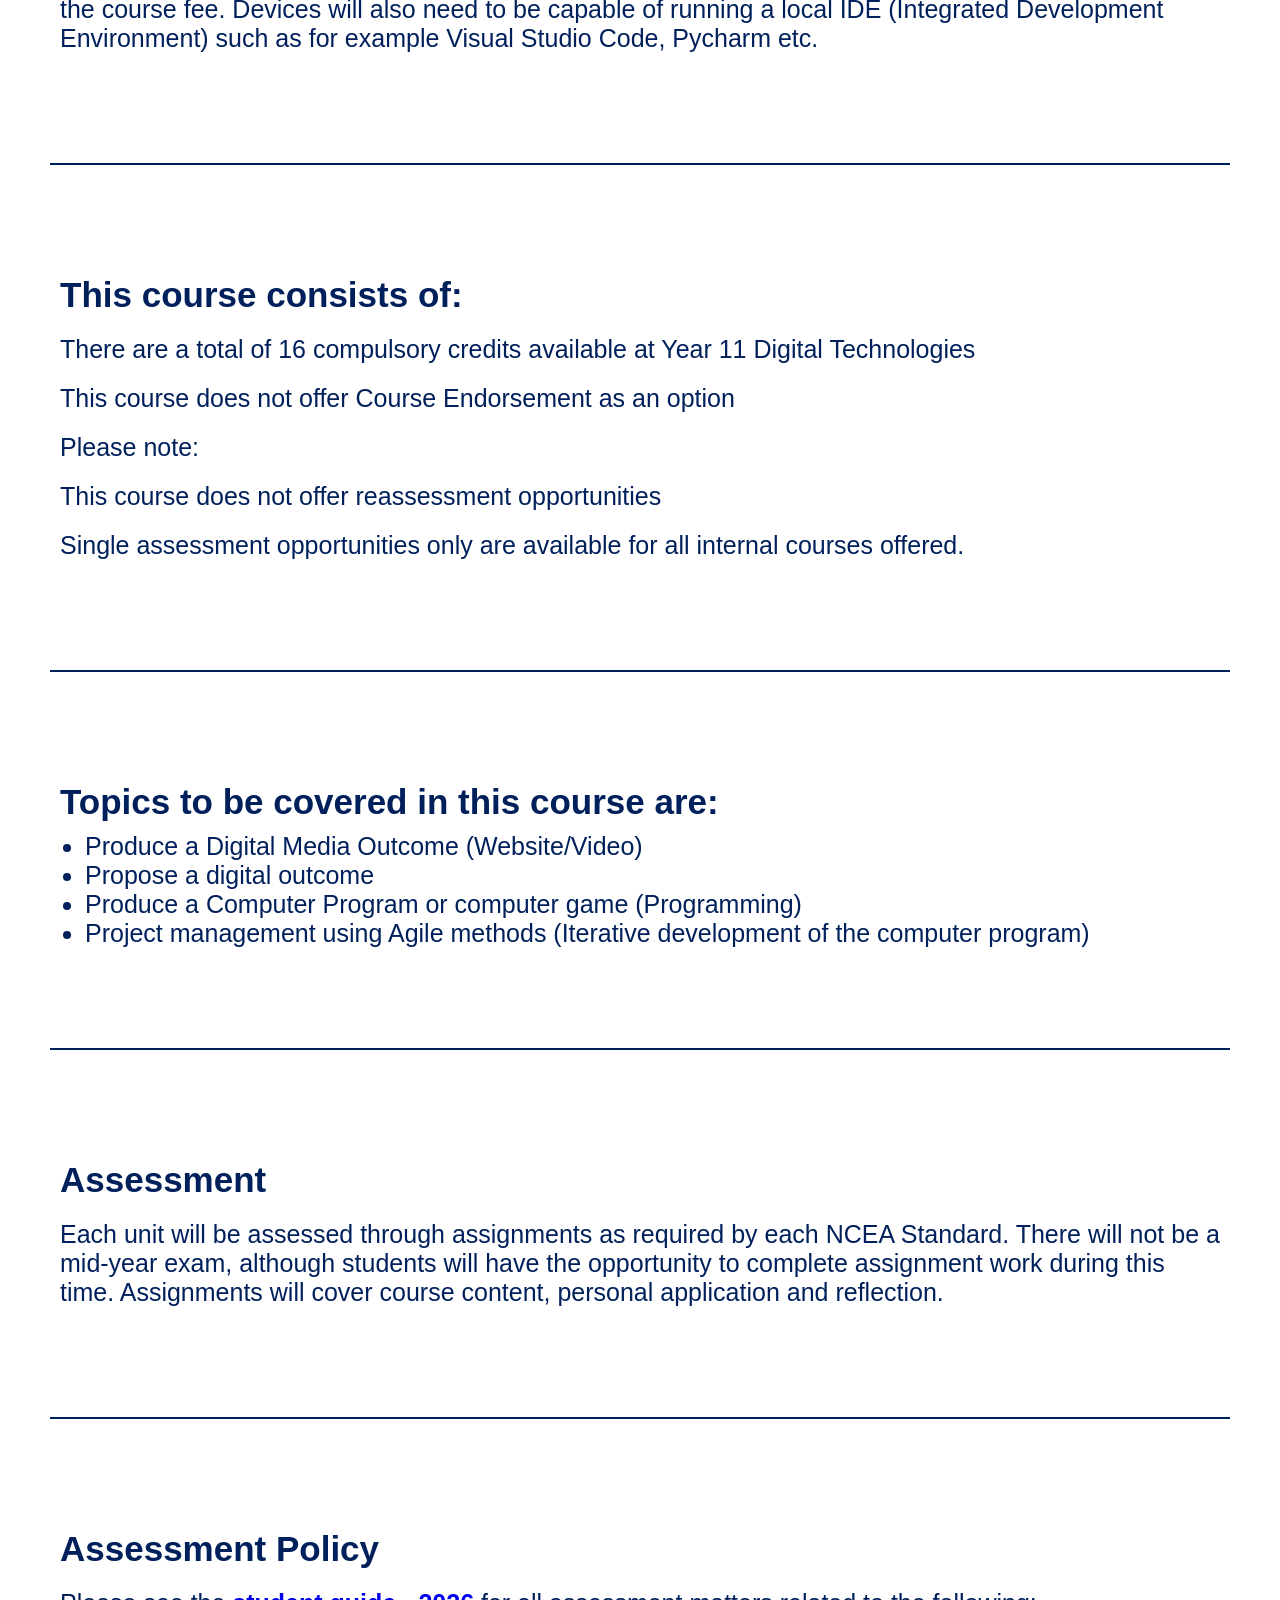
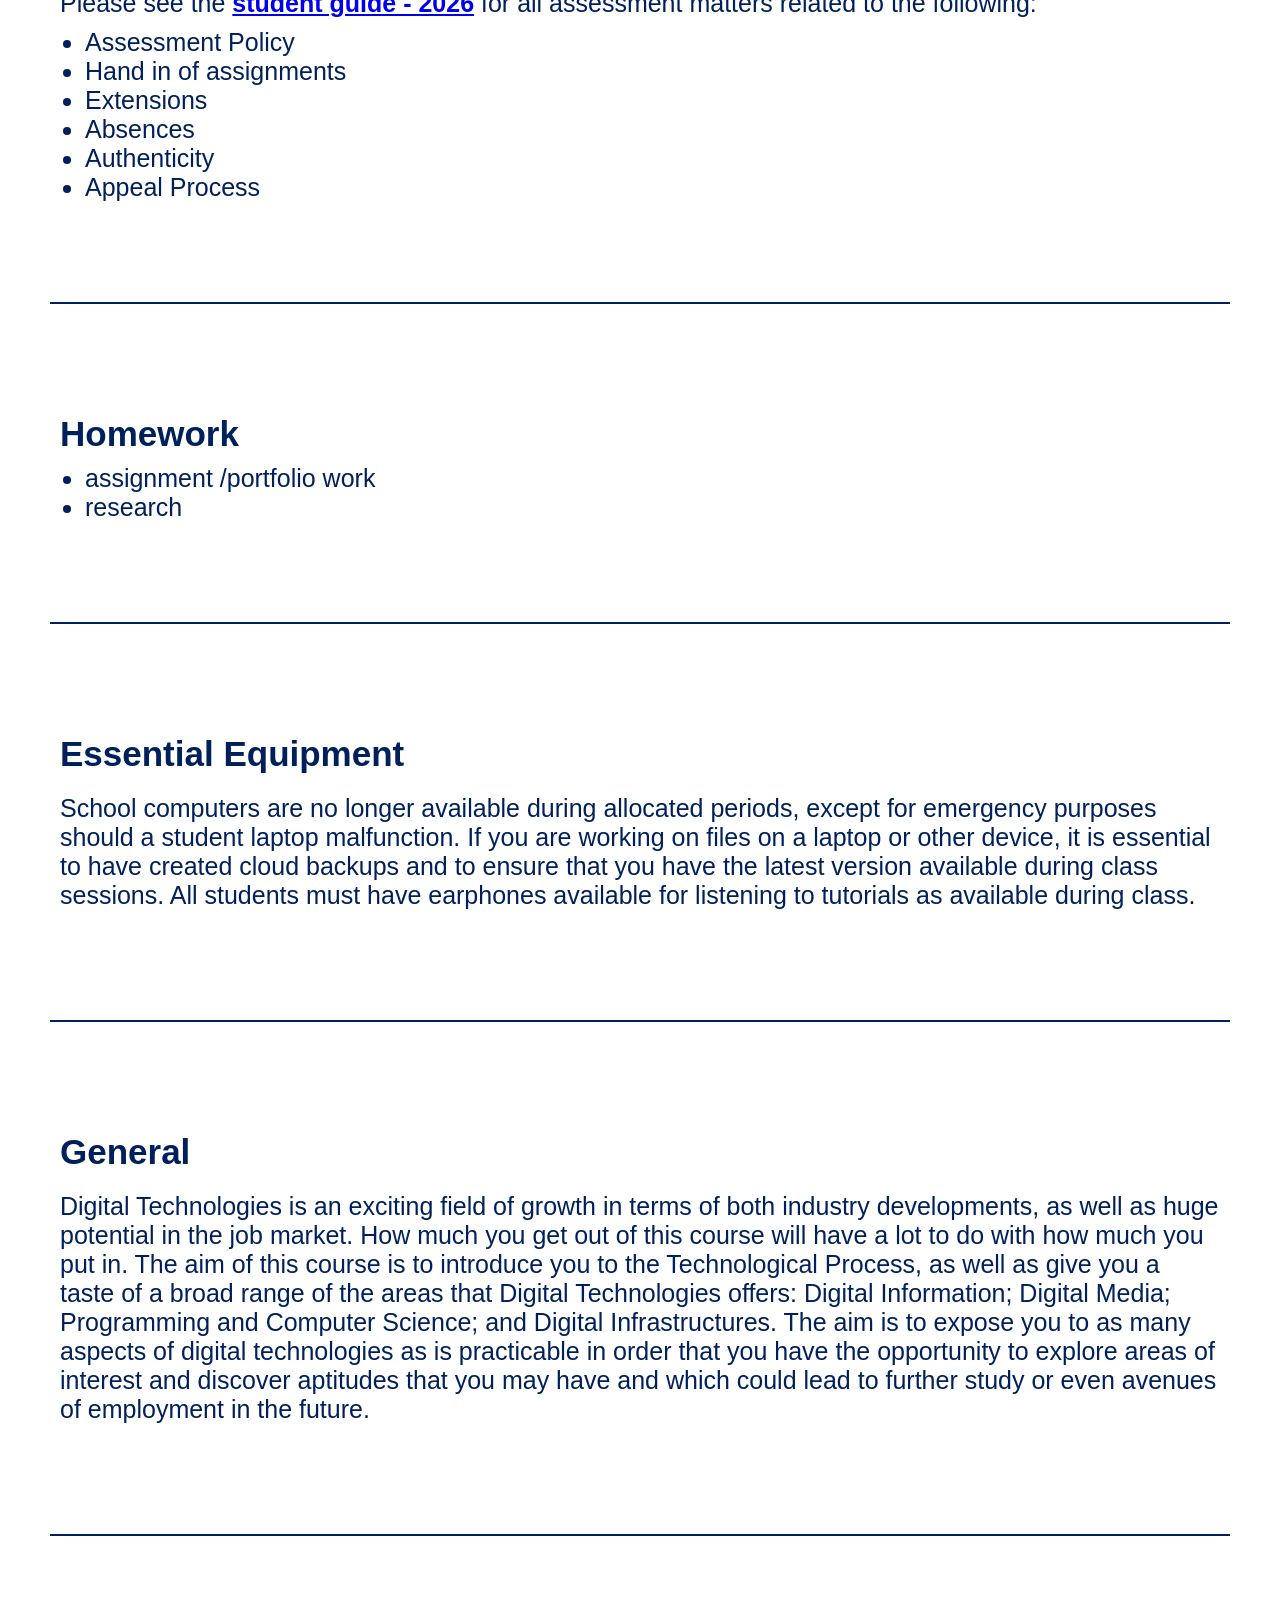
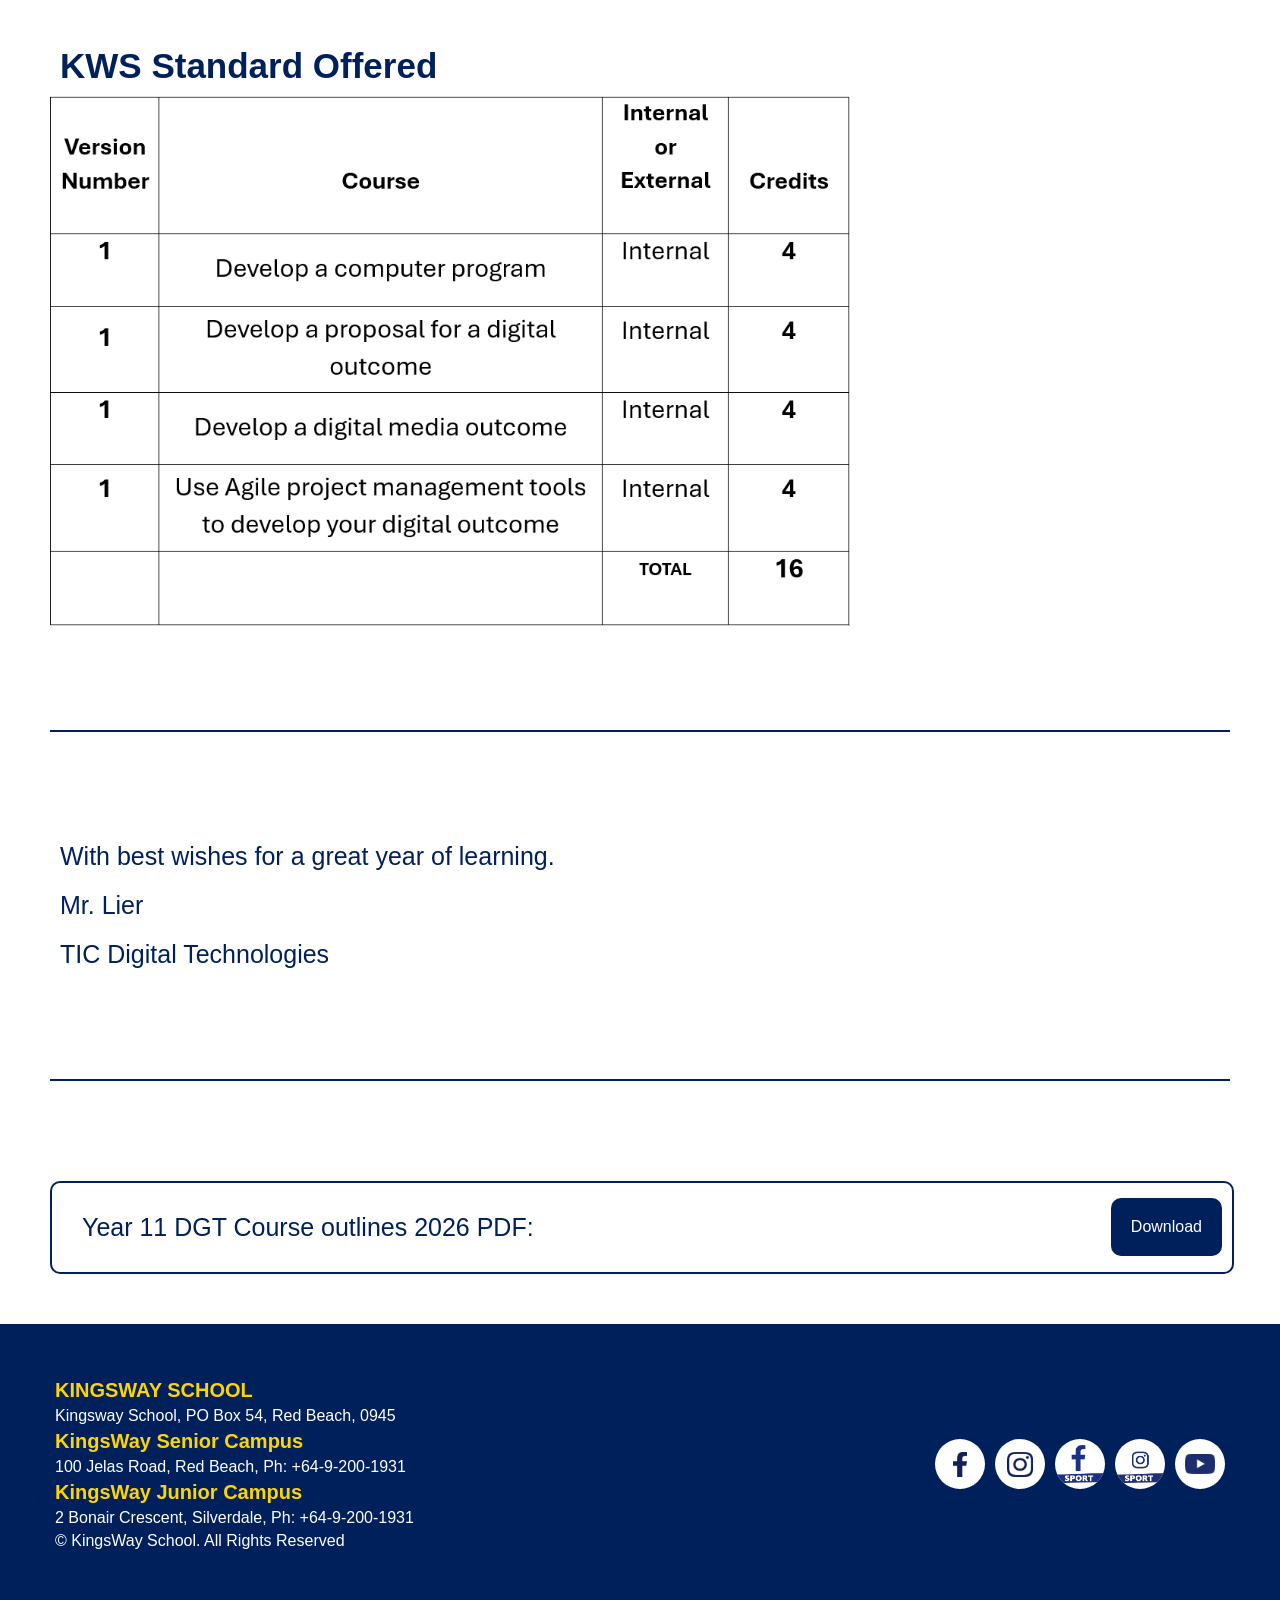
==== commit dff06bab: "Final Upload with Tweaks" ====
--- a/Term 1 2026 DGT Website/dgt_course_outline_y11.html
+++ b/Term 1 2026 DGT Website/dgt_course_outline_y11.html
@@ -35,7 +35,7 @@
                         <!-- dropdown menu-->
                         <div class="dropdown" data-dropdown>
                             <!-- dropdown menu button (when clicked the dropdown menu will open)-->
-                            <button class = "nav_bar_text" id = "dropdown_toggle_button" data-dropdown-button>DGT Course Outline <img alt = "Drop down arrow" src="images/drop_down_arrow.svg" class = "drop_down_arrow"></button>
+                            <button class = "nav_bar_text" id = "dropdown_toggle_button" data-dropdown-button>DGT Course Outlines <img alt = "Drop down arrow" src="images/drop_down_arrow.svg" class = "drop_down_arrow"></button>
                             <!-- dropdown menu content -->
                             <div class="dropdown_menu">
                                 <a href = "dgt_course_outline_y11.html" class = "nav_bar_text drop_down_text">DGT Y11</a>
--- a/Term 1 2026 DGT Website/styles/style.css
+++ b/Term 1 2026 DGT Website/styles/style.css
@@ -64,7 +64,7 @@
 .nav_bar_text{
   font-family:sans-serif;
   font-weight: 700;
-  font-size:30px;
+  font-size:29px;
   color:white;
   text-decoration:none;
   cursor: pointer;
